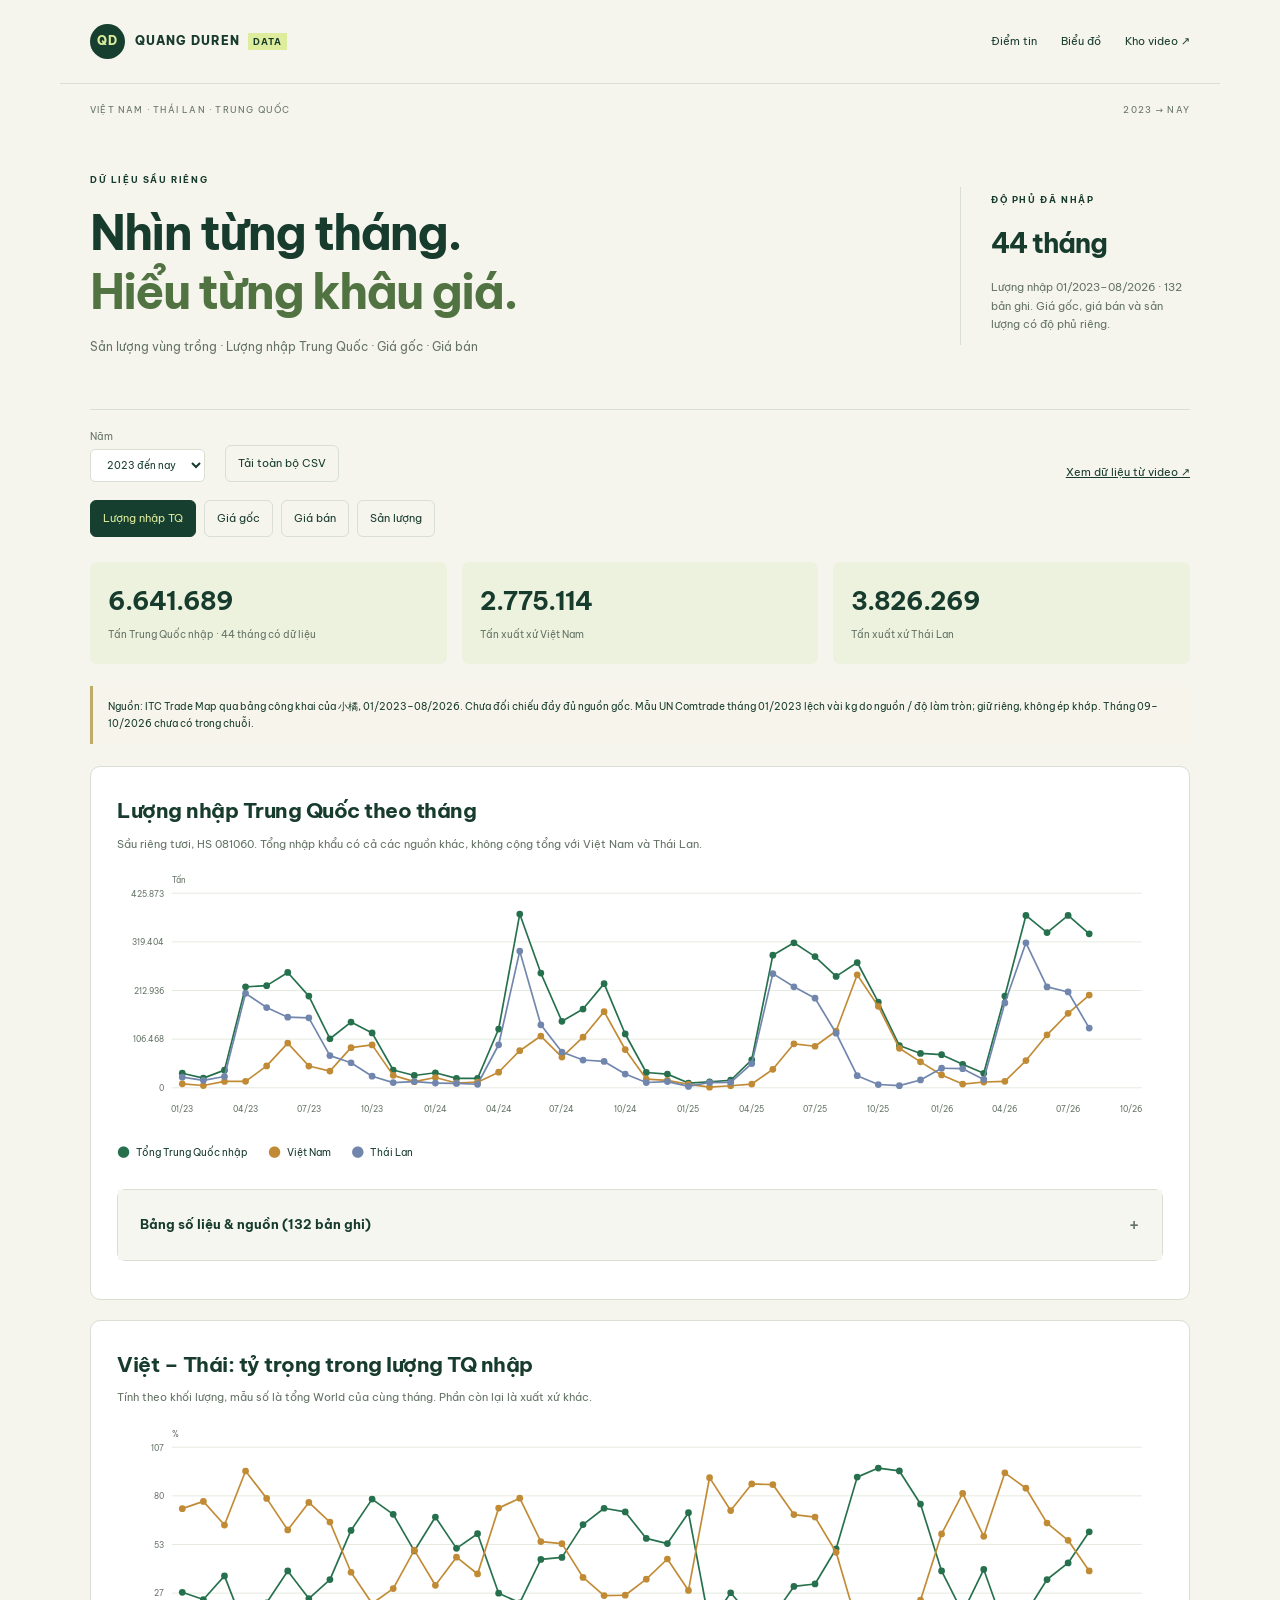
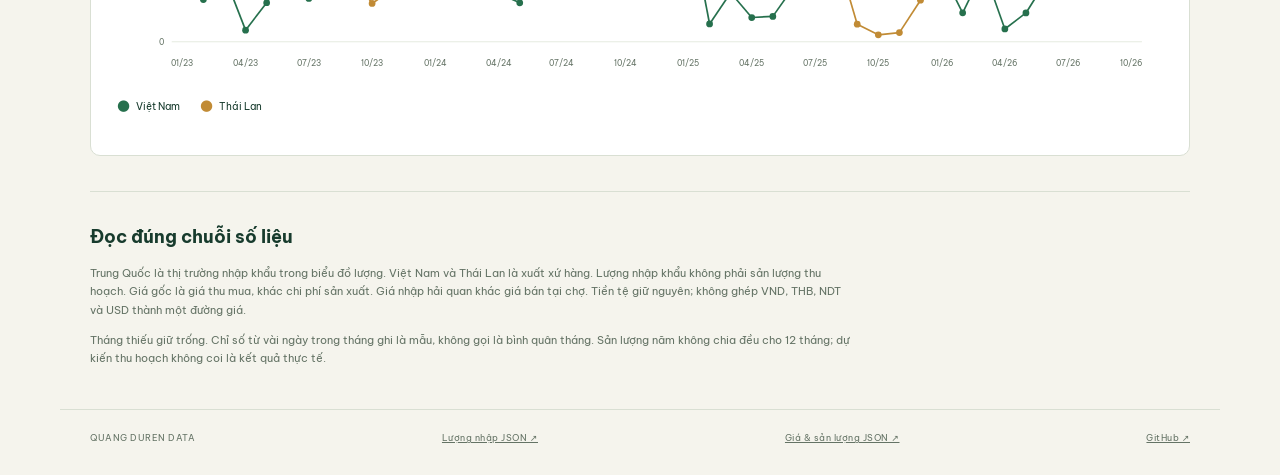
==== docs/charts.html @ 50a006f1 "Add monthly durian charts from 2023, sourced prices and production, and public news links" ====
<!doctype html><html lang="vi"><head><meta charset="utf-8"><meta name="viewport" content="width=device-width,initial-scale=1"><meta name="theme-color" content="#183d30"><title>Biểu đồ 2023–nay · Quang Duren News</title><link rel="icon" href="favicon.svg"><link rel="stylesheet" href="news.css"><link rel="stylesheet" href="charts.css"></head><body><header><a class="brand" href="./"><span class="logo">QD</span><span>QUANG DUREN <b>DATA</b></span></a><nav><a href="./">Điểm tin</a><a href="charts.html">Biểu đồ</a><a href="history.html">Kho video ↗</a></nav></header><main><div class="masthead"><span>VIỆT NAM · THÁI LAN · TRUNG QUỐC</span><span>2023 → NAY</span></div><section class="intro"><div><p class="eyebrow">DỮ LIỆU SẦU RIÊNG</p><h1>Nhìn từng tháng.<br><em>Hiểu từng khâu giá.</em></h1><p class="lead">Sản lượng vùng trồng · Lượng nhập Trung Quốc · Giá gốc · Giá bán</p></div><aside><span class="edition">ĐỘ PHỦ ĐÃ NHẬP</span><strong id="coverage">Đang tải…</strong><p id="lastPeriod"></p></aside></section><div class="data-controls"><label>Năm<select id="year"><option value="all" selected>2023 đến nay</option><option>2023</option><option>2024</option><option>2025</option><option>2026</option></select></label><button id="export">Tải toàn bộ CSV</button><a href="history.html">Xem dữ liệu từ video ↗</a></div><div class="tabs" role="group" aria-label="Nhóm số liệu"><button data-tab="imports" aria-pressed="true">Lượng nhập TQ</button><button data-tab="farm" aria-pressed="false">Giá gốc</button><button data-tab="sale" aria-pressed="false">Giá bán</button><button data-tab="production" aria-pressed="false">Sản lượng</button></div><div id="content" aria-live="polite"></div><section class="principles"><h2>Đọc đúng chuỗi số liệu</h2><p>Trung Quốc là thị trường nhập khẩu trong biểu đồ lượng. Việt Nam và Thái Lan là xuất xứ hàng. Lượng nhập khẩu không phải sản lượng thu hoạch. Giá gốc là giá thu mua, khác chi phí sản xuất. Giá nhập hải quan khác giá bán tại chợ. Tiền tệ giữ nguyên; không ghép VND, THB, NDT và USD thành một đường giá.</p><p>Tháng thiếu giữ trống. Chỉ số từ vài ngày trong tháng ghi là mẫu, không gọi là bình quân tháng. Sản lượng năm không chia đều cho 12 tháng; dự kiến thu hoạch không coi là kết quả thực tế.</p></section><div id="dataError" hidden>Chưa tải được dữ liệu. Hãy tải lại trang.</div></main><footer><span>QUANG DUREN DATA</span><a href="trade.json">Lượng nhập JSON ↗</a><a href="market-data.json">Giá & sản lượng JSON ↗</a><a href="https://github.com/Quangdevil/news">GitHub ↗</a></footer><script src="charts.js"></script></body></html>
---- docs/news.css ----
@import url('https://fonts.googleapis.com/css2?family=Be+Vietnam+Pro:wght@400;500;600;700;800&display=swap');
:root{--ink:#173b2d;--muted:#647365;--paper:#f5f4ed;--line:#d9dfd3;--green:#173f30;--lime:#deed9d}*{box-sizing:border-box}html{scroll-behavior:smooth;scroll-padding-top:25px}body{margin:0;background:var(--paper);color:var(--ink);font:14px/1.7 'Be Vietnam Pro',system-ui,sans-serif}a{color:inherit}button,input{font:inherit}button{cursor:pointer}header,main,footer{max-width:1160px;margin:auto}header{display:flex;justify-content:space-between;gap:20px;align-items:center;padding:24px 30px;border-bottom:1px solid var(--line)}.brand{display:flex;gap:10px;align-items:center;text-decoration:none;font-size:12px;font-weight:800;letter-spacing:1px}.brand b{background:var(--lime);padding:3px 5px;margin-left:4px;font-size:9px}.logo{background:var(--green);color:var(--lime);border-radius:50%;width:35px;height:35px;display:grid;place-items:center;font-size:12px}nav{display:flex;gap:24px;font-size:11px}nav a{text-decoration:none}main{padding:0 30px}.masthead{display:flex;justify-content:space-between;padding:18px 0;font-size:9px;letter-spacing:1.2px;color:var(--muted)}.intro{display:grid;grid-template-columns:1fr 230px;gap:40px;align-items:center;padding:28px 0 40px}.eyebrow,.edition{font-size:9px;letter-spacing:1.6px;font-weight:700}h1{font-size:48px;line-height:1.24;letter-spacing:-2px;margin:15px 0}h1 em{font-style:normal;color:#517342}.lead{font-size:12px;color:var(--muted)}aside{border-left:1px solid var(--line);padding-left:30px}aside strong{display:block;font-size:27px;letter-spacing:-1px;margin:10px 0}aside p{font-size:11px;color:var(--muted)}aside a{font-size:11px;text-decoration:none}.tools{display:flex;justify-content:space-between;align-items:center;border-top:1px solid var(--line);padding:14px 0;font-size:10px;color:var(--muted)}button{background:transparent;border:1px solid var(--line);color:var(--ink);border-radius:6px;padding:8px 12px;font-size:11px}.bulletin{background:white;border:1px solid var(--line);border-radius:12px;overflow:hidden;margin-bottom:22px}.story-top{background:var(--green);color:#fff;padding:28px 30px}.stamp{display:flex;justify-content:space-between;align-items:center;font-size:10px;gap:12px;color:#cadbc9}.pill{background:var(--lime);color:var(--green);padding:4px 9px;border-radius:3px;font-weight:700;white-space:nowrap}.story-top h2{font-size:29px;line-height:1.4;letter-spacing:-.8px;margin:16px 0 10px;max-width:760px}.story-top p{font-size:13px;margin:0;max-width:800px;color:#e2ebdf}.story-body{padding:24px 30px}.video{font-size:11px;padding:13px 16px;background:#f5f7ee;border-left:3px solid #b3c675;margin-bottom:22px}.table-wrap{overflow-x:auto}table{border-collapse:collapse;width:100%;min-width:660px;font-size:11px}th{text-align:left;font-size:9px;color:var(--muted);letter-spacing:.4px;padding:10px 12px;background:#f4f6ef}td{padding:14px 12px;border-bottom:1px solid #e7ebdf;vertical-align:top;max-width:245px}td:first-child{font-weight:700;min-width:125px}td small{display:block;font-size:9px;color:var(--muted);font-weight:400;margin-top:4px}.takeaway{display:flex;gap:15px;margin-top:22px;padding:17px;background:#edf2de;font-size:12px}.takeaway b{flex-shrink:0}.limits{font-size:10px;color:var(--muted);margin:16px 0}.sources{display:flex;flex-wrap:wrap;gap:12px;font-size:10px}.sources a{text-underline-offset:3px}.actions{margin-top:17px;display:flex;align-items:center;gap:12px}.actions span{font-size:10px;color:var(--muted)}.section-title{display:flex;justify-content:space-between;align-items:center;margin:45px 0 18px}.section-title h2{font-size:22px;letter-spacing:-.5px;margin:0}.section-title span{font-size:10px;color:var(--muted)}.filters{display:flex;align-items:end;gap:12px;margin-bottom:18px}.filters label{display:flex;flex-direction:column;gap:4px;font-size:10px;color:var(--muted)}input{padding:7px 10px;border:1px solid var(--line);border-radius:6px;background:#fff;color:var(--ink);font-size:12px}details{background:white;border:1px solid var(--line);border-radius:8px;margin-bottom:12px}summary{cursor:pointer;padding:18px 22px;display:flex;gap:18px;align-items:center;list-style:none}summary:after{content:'+';margin-left:auto;font-size:20px;color:var(--muted)}details[open] summary:after{content:'−'}summary small{font-size:10px;color:var(--muted);min-width:105px}summary strong{font-size:13px}.principles{border-top:1px solid var(--line);padding:30px 0;margin-top:35px}.principles h2{font-size:18px;margin:0}.principles p{font-size:11px;color:var(--muted);max-width:760px}footer{display:flex;justify-content:space-between;gap:15px;padding:20px 30px 30px;border-top:1px solid var(--line);font-size:9px;letter-spacing:.5px;color:var(--muted)}.empty{padding:25px;font-size:12px;color:var(--muted)}button:focus-visible,a:focus-visible,summary:focus-visible,input:focus-visible{outline:3px solid #96b061;outline-offset:4px}[hidden]{display:none!important}@media(max-width:700px){header{padding:18px}main{padding:0 18px}nav{gap:14px}nav a{font-size:10px}nav a:last-child{display:none}.masthead{font-size:8px}.intro{grid-template-columns:1fr;gap:15px;padding:12px 0 25px}h1{font-size:36px;letter-spacing:-1.3px}.intro aside{border-left:0;border-top:1px solid var(--line);padding:15px 0 0;display:flex;align-items:center;flex-wrap:wrap;gap:10px}.intro aside strong{font-size:18px;margin:0}.intro aside p{display:none}.intro aside a{margin-left:auto}.story-top{padding:22px 20px}.story-top h2{font-size:24px}.story-body{padding:18px 15px}.stamp{font-size:9px}.takeaway{display:block}.takeaway b{display:block;margin-bottom:5px}.section-title{align-items:start;gap:10px}.section-title span{max-width:125px;text-align:right}summary{padding:16px;gap:12px}summary small{min-width:82px;font-size:9px}summary strong{font-size:12px}footer{padding:20px 18px;flex-wrap:wrap}}@media print{header nav,.tools,.filters,.actions{display:none}.intro{padding:10px 0}h1{font-size:30px}.story-top{background:#edf2de;color:#173b2d}.story-top p,.stamp{color:#173b2d}.bulletin{break-inside:avoid}table{min-width:0}#archive{display:none}body{background:white}}

.data-callout{display:flex;justify-content:space-between;gap:20px;align-items:center;padding:18px 22px;background:#e8efda;border:1px solid #ced9b7;border-radius:8px;text-decoration:none;margin:0 0 20px}.data-callout strong{display:block;font-size:9px;letter-spacing:1.2px}.data-callout span{display:block;font-size:12px;margin-top:4px}.data-callout b{white-space:nowrap;font-size:11px}@media(max-width:700px){.data-callout{padding:15px;gap:10px}.data-callout span{font-size:10px}.data-callout b{font-size:10px}}
---- docs/charts.css ----
select{font:inherit;border:1px solid var(--line);border-radius:5px;padding:8px 12px;background:white;color:var(--ink)}.data-controls{display:flex;gap:20px;align-items:end;border-top:1px solid var(--line);padding:18px 0}.data-controls label{font-size:10px;color:var(--muted);display:flex;flex-direction:column;gap:4px}.data-controls a{margin-left:auto;font-size:11px}.tabs{display:flex;gap:8px;flex-wrap:wrap;margin-bottom:25px}.tabs button[aria-pressed=true]{background:var(--green);color:var(--lime);border-color:var(--green)}.chart-panel{border:1px solid var(--line);background:#fff;border-radius:10px;padding:26px;margin-bottom:20px}.chart-panel h2{font-size:21px;letter-spacing:-.5px;margin:0 0 6px}.chart-panel p{font-size:11px;color:var(--muted);margin:5px 0 20px;max-width:900px}.chart-scroll{overflow-x:auto}.plot{display:block;width:100%;min-width:680px}.chart-caption{font-size:10px;color:var(--muted);margin:12px 0}.chart-legend{display:flex;flex-wrap:wrap;gap:20px;font-size:10px;margin:12px 0}.chart-legend span:before{content:'●';color:var(--color);font-size:15px;margin-right:6px}.coverage-cards{display:grid;grid-template-columns:repeat(3,1fr);gap:15px;margin-bottom:22px}.coverage-cards>div{padding:18px;background:#edf2de;border-radius:7px}.coverage-cards b{display:block;font-size:25px;letter-spacing:-1px}.coverage-cards span{font-size:10px;color:var(--muted)}.source-note{background:#f7f5eb;border-left:3px solid #bcab69;padding:12px 15px;font-size:10px;margin:12px 0 22px}.data-table{margin-top:25px}.data-table summary{background:#f4f6ef}.data-table table{min-width:730px}.data-table td{font-size:10px}.no-data{padding:35px;border:1px dashed var(--line);background:#f7f8f2;text-align:center;font-size:12px}.chart-source{font-size:10px}.chart-source a{margin-right:14px}.scope{display:inline-block;background:#f0ecd7;color:#77602b;padding:3px 7px;border-radius:3px;font-size:9px;margin-bottom:12px}@media(max-width:700px){.data-controls{gap:12px;flex-wrap:wrap}.data-controls a{margin-left:0}.chart-panel{padding:18px 14px}.chart-panel h2{font-size:18px}.coverage-cards{gap:7px}.coverage-cards>div{padding:12px 10px}.coverage-cards b{font-size:21px}.coverage-cards span{font-size:9px}}
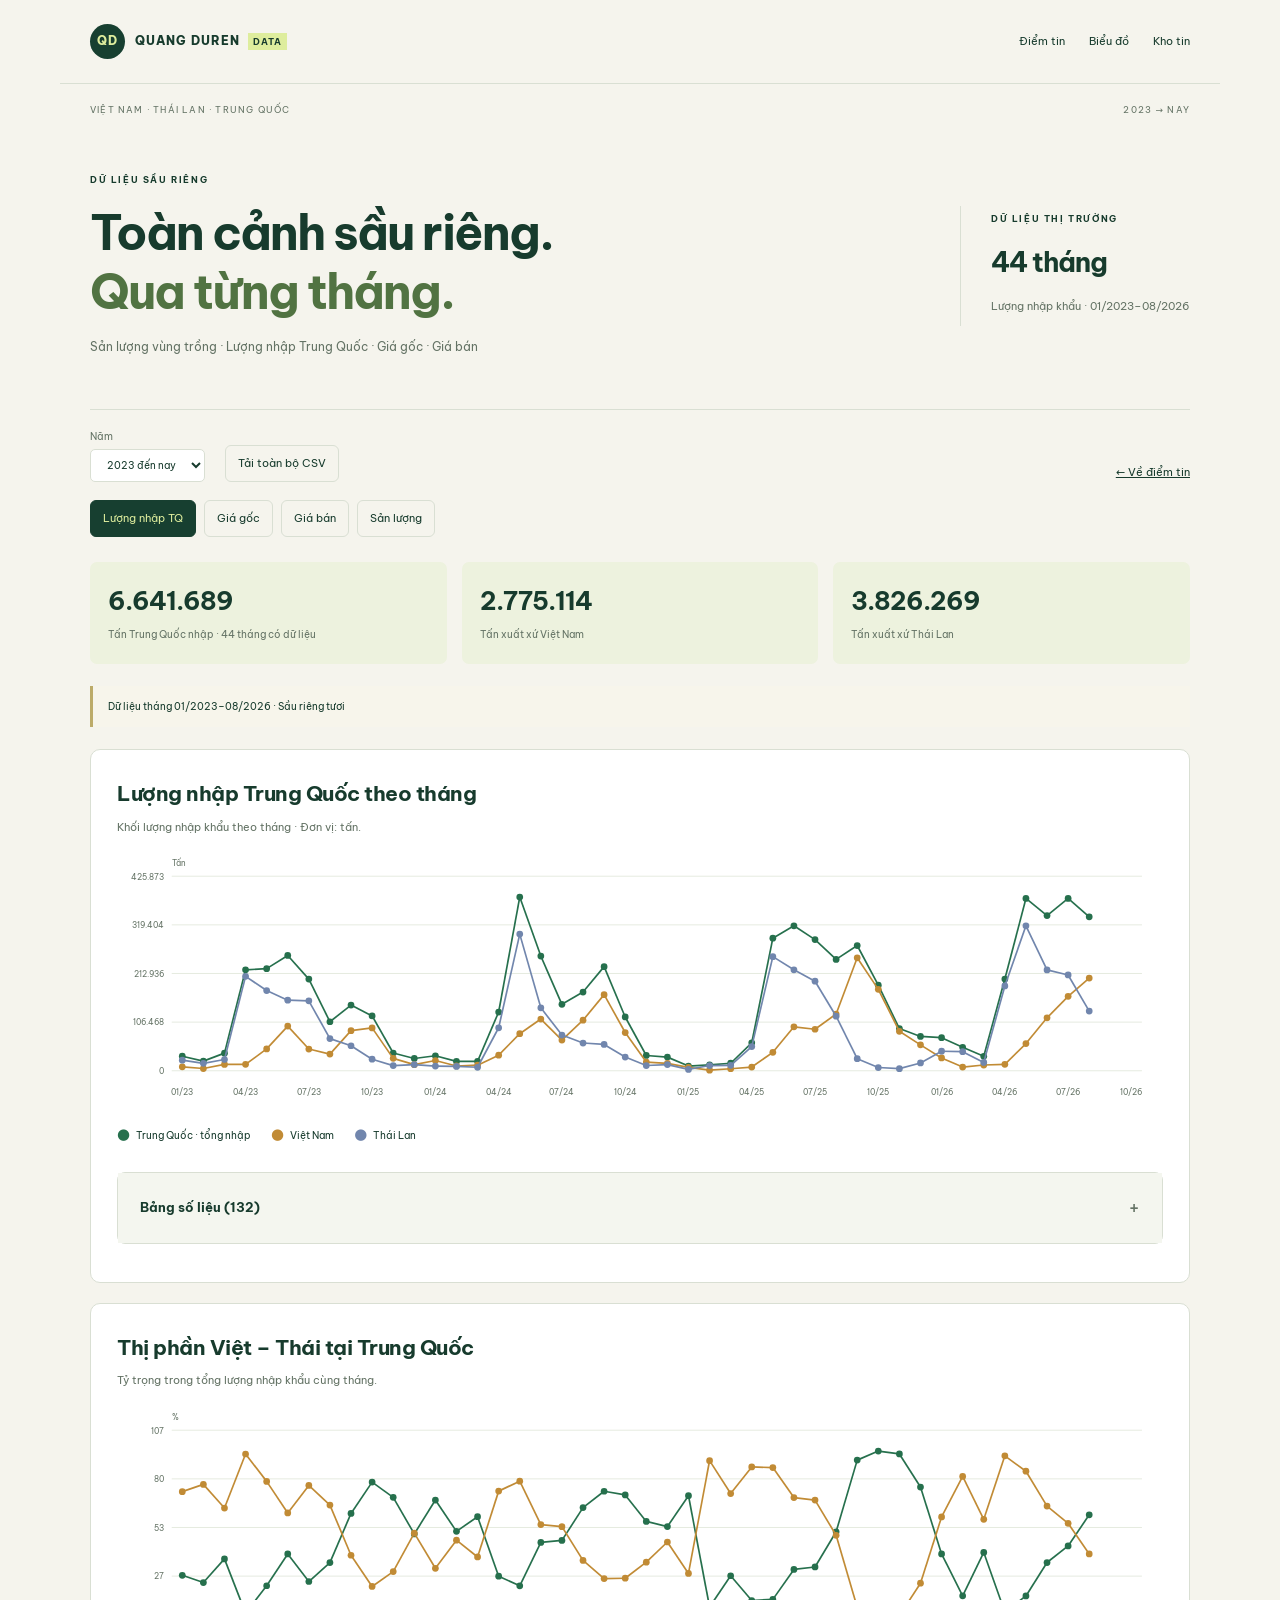
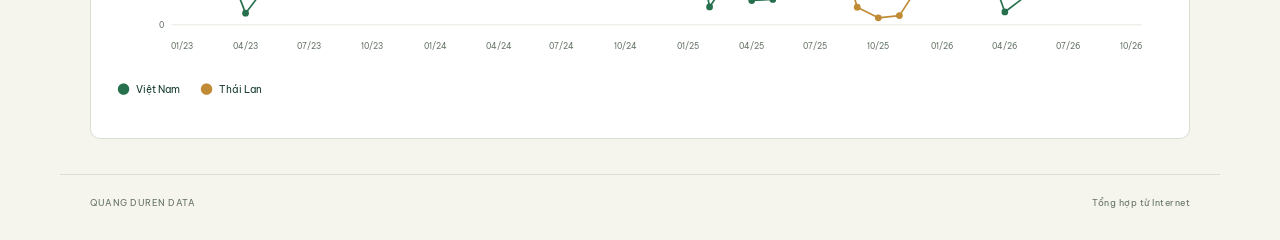
==== commit d8ae52e4: "Refine public news into concise editorial layout with generic Internet attribution" ====
--- a/docs/charts.html
+++ b/docs/charts.html
@@ -1 +1 @@
-<!doctype html><html lang="vi"><head><meta charset="utf-8"><meta name="viewport" content="width=device-width,initial-scale=1"><meta name="theme-color" content="#183d30"><title>Biểu đồ 2023–nay · Quang Duren News</title><link rel="icon" href="favicon.svg"><link rel="stylesheet" href="news.css"><link rel="stylesheet" href="charts.css"></head><body><header><a class="brand" href="./"><span class="logo">QD</span><span>QUANG DUREN <b>DATA</b></span></a><nav><a href="./">Điểm tin</a><a href="charts.html">Biểu đồ</a><a href="history.html">Kho video ↗</a></nav></header><main><div class="masthead"><span>VIỆT NAM · THÁI LAN · TRUNG QUỐC</span><span>2023 → NAY</span></div><section class="intro"><div><p class="eyebrow">DỮ LIỆU SẦU RIÊNG</p><h1>Nhìn từng tháng.<br><em>Hiểu từng khâu giá.</em></h1><p class="lead">Sản lượng vùng trồng · Lượng nhập Trung Quốc · Giá gốc · Giá bán</p></div><aside><span class="edition">ĐỘ PHỦ ĐÃ NHẬP</span><strong id="coverage">Đang tải…</strong><p id="lastPeriod"></p></aside></section><div class="data-controls"><label>Năm<select id="year"><option value="all" selected>2023 đến nay</option><option>2023</option><option>2024</option><option>2025</option><option>2026</option></select></label><button id="export">Tải toàn bộ CSV</button><a href="history.html">Xem dữ liệu từ video ↗</a></div><div class="tabs" role="group" aria-label="Nhóm số liệu"><button data-tab="imports" aria-pressed="true">Lượng nhập TQ</button><button data-tab="farm" aria-pressed="false">Giá gốc</button><button data-tab="sale" aria-pressed="false">Giá bán</button><button data-tab="production" aria-pressed="false">Sản lượng</button></div><div id="content" aria-live="polite"></div><section class="principles"><h2>Đọc đúng chuỗi số liệu</h2><p>Trung Quốc là thị trường nhập khẩu trong biểu đồ lượng. Việt Nam và Thái Lan là xuất xứ hàng. Lượng nhập khẩu không phải sản lượng thu hoạch. Giá gốc là giá thu mua, khác chi phí sản xuất. Giá nhập hải quan khác giá bán tại chợ. Tiền tệ giữ nguyên; không ghép VND, THB, NDT và USD thành một đường giá.</p><p>Tháng thiếu giữ trống. Chỉ số từ vài ngày trong tháng ghi là mẫu, không gọi là bình quân tháng. Sản lượng năm không chia đều cho 12 tháng; dự kiến thu hoạch không coi là kết quả thực tế.</p></section><div id="dataError" hidden>Chưa tải được dữ liệu. Hãy tải lại trang.</div></main><footer><span>QUANG DUREN DATA</span><a href="trade.json">Lượng nhập JSON ↗</a><a href="market-data.json">Giá & sản lượng JSON ↗</a><a href="https://github.com/Quangdevil/news">GitHub ↗</a></footer><script src="charts.js"></script></body></html>
+<!doctype html><html lang="vi"><head><meta charset="utf-8"><meta name="viewport" content="width=device-width,initial-scale=1"><meta name="theme-color" content="#183d30"><title>Biểu đồ 2023–nay · Quang Duren News</title><link rel="icon" href="favicon.svg"><link rel="stylesheet" href="news.css"><link rel="stylesheet" href="charts.css"></head><body><header><a class="brand" href="./"><span class="logo">QD</span><span>QUANG DUREN <b>DATA</b></span></a><nav><a href="./">Điểm tin</a><a href="charts.html">Biểu đồ</a><a href="./#archive">Kho tin</a></nav></header><main><div class="masthead"><span>VIỆT NAM · THÁI LAN · TRUNG QUỐC</span><span>2023 → NAY</span></div><section class="intro"><div><p class="eyebrow">DỮ LIỆU SẦU RIÊNG</p><h1>Toàn cảnh sầu riêng.<br><em>Qua từng tháng.</em></h1><p class="lead">Sản lượng vùng trồng · Lượng nhập Trung Quốc · Giá gốc · Giá bán</p></div><aside><span class="edition">DỮ LIỆU THỊ TRƯỜNG</span><strong id="coverage">Đang tải…</strong><p id="lastPeriod"></p></aside></section><div class="data-controls"><label>Năm<select id="year"><option value="all" selected>2023 đến nay</option><option>2023</option><option>2024</option><option>2025</option><option>2026</option></select></label><button id="export">Tải toàn bộ CSV</button><a href="./">← Về điểm tin</a></div><div class="tabs" role="group" aria-label="Nhóm số liệu"><button data-tab="imports" aria-pressed="true">Lượng nhập TQ</button><button data-tab="farm" aria-pressed="false">Giá gốc</button><button data-tab="sale" aria-pressed="false">Giá bán</button><button data-tab="production" aria-pressed="false">Sản lượng</button></div><div id="content" aria-live="polite"></div><div id="dataError" hidden>Chưa tải được dữ liệu. Hãy tải lại trang.</div></main><footer><span>QUANG DUREN DATA</span><span>Tổng hợp từ Internet</span></footer><script src="charts.js"></script></body></html>
--- a/docs/news.css
+++ b/docs/news.css
@@ -2,3 +2,7 @@
 :root{--ink:#173b2d;--muted:#647365;--paper:#f5f4ed;--line:#d9dfd3;--green:#173f30;--lime:#deed9d}*{box-sizing:border-box}html{scroll-behavior:smooth;scroll-padding-top:25px}body{margin:0;background:var(--paper);color:var(--ink);font:14px/1.7 'Be Vietnam Pro',system-ui,sans-serif}a{color:inherit}button,input{font:inherit}button{cursor:pointer}header,main,footer{max-width:1160px;margin:auto}header{display:flex;justify-content:space-between;gap:20px;align-items:center;padding:24px 30px;border-bottom:1px solid var(--line)}.brand{display:flex;gap:10px;align-items:center;text-decoration:none;font-size:12px;font-weight:800;letter-spacing:1px}.brand b{background:var(--lime);padding:3px 5px;margin-left:4px;font-size:9px}.logo{background:var(--green);color:var(--lime);border-radius:50%;width:35px;height:35px;display:grid;place-items:center;font-size:12px}nav{display:flex;gap:24px;font-size:11px}nav a{text-decoration:none}main{padding:0 30px}.masthead{display:flex;justify-content:space-between;padding:18px 0;font-size:9px;letter-spacing:1.2px;color:var(--muted)}.intro{display:grid;grid-template-columns:1fr 230px;gap:40px;align-items:center;padding:28px 0 40px}.eyebrow,.edition{font-size:9px;letter-spacing:1.6px;font-weight:700}h1{font-size:48px;line-height:1.24;letter-spacing:-2px;margin:15px 0}h1 em{font-style:normal;color:#517342}.lead{font-size:12px;color:var(--muted)}aside{border-left:1px solid var(--line);padding-left:30px}aside strong{display:block;font-size:27px;letter-spacing:-1px;margin:10px 0}aside p{font-size:11px;color:var(--muted)}aside a{font-size:11px;text-decoration:none}.tools{display:flex;justify-content:space-between;align-items:center;border-top:1px solid var(--line);padding:14px 0;font-size:10px;color:var(--muted)}button{background:transparent;border:1px solid var(--line);color:var(--ink);border-radius:6px;padding:8px 12px;font-size:11px}.bulletin{background:white;border:1px solid var(--line);border-radius:12px;overflow:hidden;margin-bottom:22px}.story-top{background:var(--green);color:#fff;padding:28px 30px}.stamp{display:flex;justify-content:space-between;align-items:center;font-size:10px;gap:12px;color:#cadbc9}.pill{background:var(--lime);color:var(--green);padding:4px 9px;border-radius:3px;font-weight:700;white-space:nowrap}.story-top h2{font-size:29px;line-height:1.4;letter-spacing:-.8px;margin:16px 0 10px;max-width:760px}.story-top p{font-size:13px;margin:0;max-width:800px;color:#e2ebdf}.story-body{padding:24px 30px}.video{font-size:11px;padding:13px 16px;background:#f5f7ee;border-left:3px solid #b3c675;margin-bottom:22px}.table-wrap{overflow-x:auto}table{border-collapse:collapse;width:100%;min-width:660px;font-size:11px}th{text-align:left;font-size:9px;color:var(--muted);letter-spacing:.4px;padding:10px 12px;background:#f4f6ef}td{padding:14px 12px;border-bottom:1px solid #e7ebdf;vertical-align:top;max-width:245px}td:first-child{font-weight:700;min-width:125px}td small{display:block;font-size:9px;color:var(--muted);font-weight:400;margin-top:4px}.takeaway{display:flex;gap:15px;margin-top:22px;padding:17px;background:#edf2de;font-size:12px}.takeaway b{flex-shrink:0}.limits{font-size:10px;color:var(--muted);margin:16px 0}.sources{display:flex;flex-wrap:wrap;gap:12px;font-size:10px}.sources a{text-underline-offset:3px}.actions{margin-top:17px;display:flex;align-items:center;gap:12px}.actions span{font-size:10px;color:var(--muted)}.section-title{display:flex;justify-content:space-between;align-items:center;margin:45px 0 18px}.section-title h2{font-size:22px;letter-spacing:-.5px;margin:0}.section-title span{font-size:10px;color:var(--muted)}.filters{display:flex;align-items:end;gap:12px;margin-bottom:18px}.filters label{display:flex;flex-direction:column;gap:4px;font-size:10px;color:var(--muted)}input{padding:7px 10px;border:1px solid var(--line);border-radius:6px;background:#fff;color:var(--ink);font-size:12px}details{background:white;border:1px solid var(--line);border-radius:8px;margin-bottom:12px}summary{cursor:pointer;padding:18px 22px;display:flex;gap:18px;align-items:center;list-style:none}summary:after{content:'+';margin-left:auto;font-size:20px;color:var(--muted)}details[open] summary:after{content:'−'}summary small{font-size:10px;color:var(--muted);min-width:105px}summary strong{font-size:13px}.principles{border-top:1px solid var(--line);padding:30px 0;margin-top:35px}.principles h2{font-size:18px;margin:0}.principles p{font-size:11px;color:var(--muted);max-width:760px}footer{display:flex;justify-content:space-between;gap:15px;padding:20px 30px 30px;border-top:1px solid var(--line);font-size:9px;letter-spacing:.5px;color:var(--muted)}.empty{padding:25px;font-size:12px;color:var(--muted)}button:focus-visible,a:focus-visible,summary:focus-visible,input:focus-visible{outline:3px solid #96b061;outline-offset:4px}[hidden]{display:none!important}@media(max-width:700px){header{padding:18px}main{padding:0 18px}nav{gap:14px}nav a{font-size:10px}nav a:last-child{display:none}.masthead{font-size:8px}.intro{grid-template-columns:1fr;gap:15px;padding:12px 0 25px}h1{font-size:36px;letter-spacing:-1.3px}.intro aside{border-left:0;border-top:1px solid var(--line);padding:15px 0 0;display:flex;align-items:center;flex-wrap:wrap;gap:10px}.intro aside strong{font-size:18px;margin:0}.intro aside p{display:none}.intro aside a{margin-left:auto}.story-top{padding:22px 20px}.story-top h2{font-size:24px}.story-body{padding:18px 15px}.stamp{font-size:9px}.takeaway{display:block}.takeaway b{display:block;margin-bottom:5px}.section-title{align-items:start;gap:10px}.section-title span{max-width:125px;text-align:right}summary{padding:16px;gap:12px}summary small{min-width:82px;font-size:9px}summary strong{font-size:12px}footer{padding:20px 18px;flex-wrap:wrap}}@media print{header nav,.tools,.filters,.actions{display:none}.intro{padding:10px 0}h1{font-size:30px}.story-top{background:#edf2de;color:#173b2d}.story-top p,.stamp{color:#173b2d}.bulletin{break-inside:avoid}table{min-width:0}#archive{display:none}body{background:white}}
 
 .data-callout{display:flex;justify-content:space-between;gap:20px;align-items:center;padding:18px 22px;background:#e8efda;border:1px solid #ced9b7;border-radius:8px;text-decoration:none;margin:0 0 20px}.data-callout strong{display:block;font-size:9px;letter-spacing:1.2px}.data-callout span{display:block;font-size:12px;margin-top:4px}.data-callout b{white-space:nowrap;font-size:11px}@media(max-width:700px){.data-callout{padding:15px;gap:10px}.data-callout span{font-size:10px}.data-callout b{font-size:10px}}
+
+.editor-note{font-size:10px;color:var(--muted);margin:12px 0 0}.archive-lead{font-size:12px;line-height:1.8;color:var(--muted);padding:0 22px;margin:0}.price-cell{font-weight:600}.story-top h2{font-size:32px;max-width:850px}.story-top p{line-height:1.85}.story-body{padding-top:18px}footer{margin-top:35px}.table-wrap table{min-width:570px}@media(max-width:700px){.story-top h2{font-size:25px}.archive-lead{padding:0 16px}.table-wrap table{min-width:540px}.story-body{padding-top:15px}}
+
+@media(max-width:700px){.table-wrap table.price-only{min-width:0;width:100%;table-layout:fixed}.price-only td,.price-only th{padding:11px 7px;font-size:10px}.price-only td small{font-size:8px}.price-only th:first-child{width:31%}.price-only th:nth-child(2){width:36%}.price-only th:nth-child(3){width:33%}}
